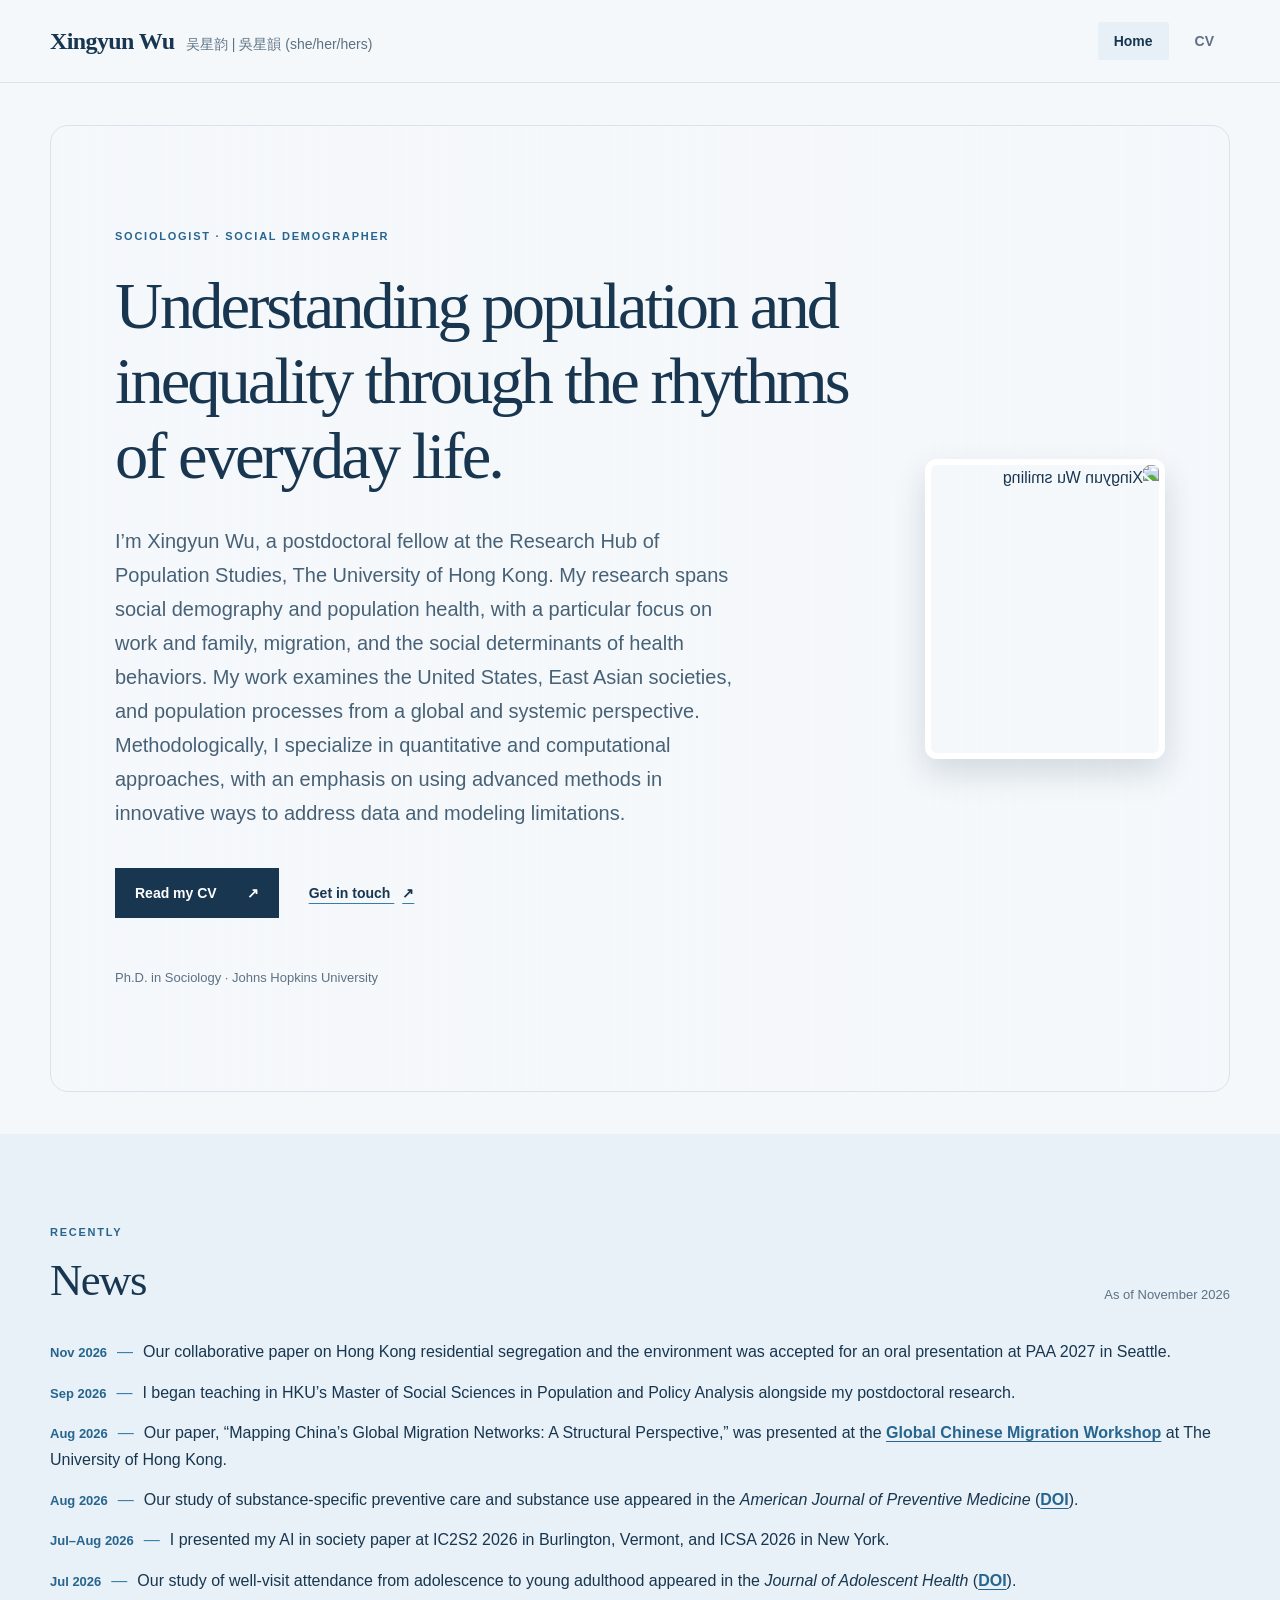
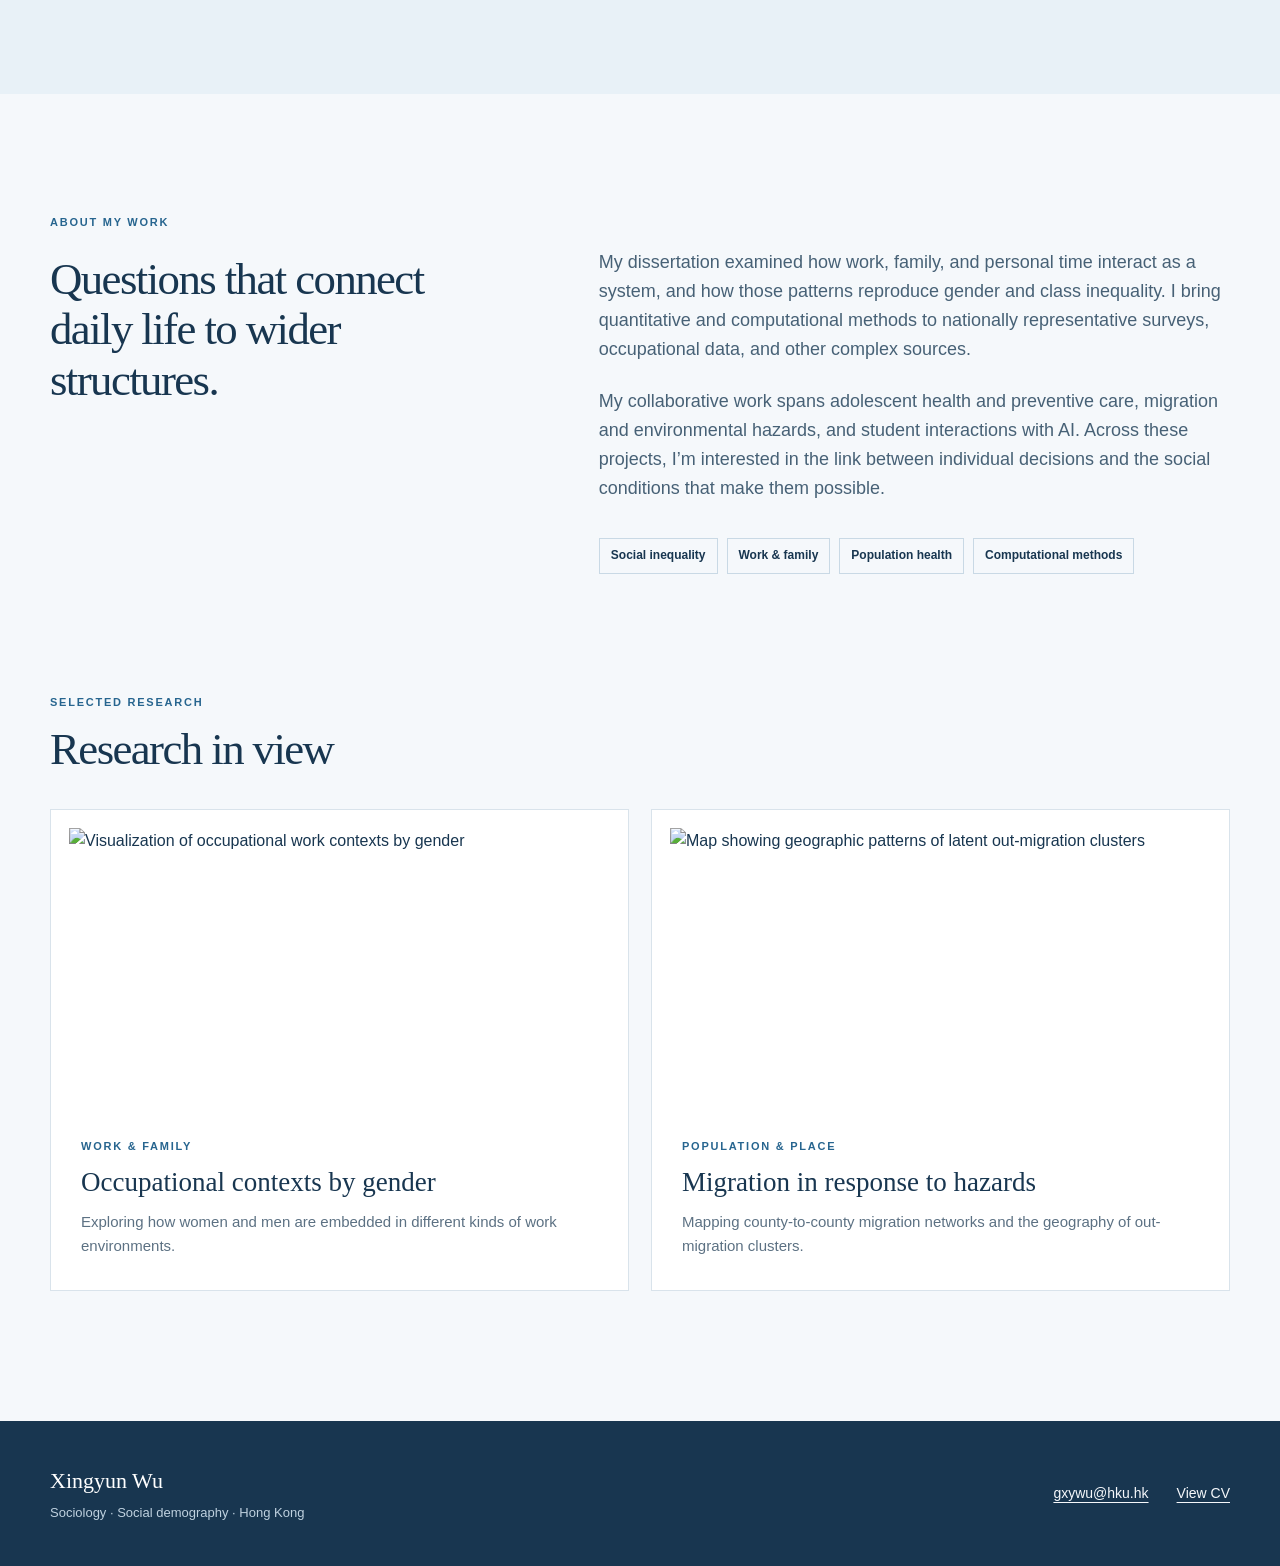
==== index.html @ 63627b94 "Add conference and migration workshop news" ====
<!doctype html>
<html lang="en">
<head>
  <meta charset="utf-8">
  <meta name="viewport" content="width=device-width, initial-scale=1">
  <meta name="description" content="Xingyun Wu is a sociologist and social demographer studying inequality, work and family, population health, and computational methods.">
  <title>Xingyun Wu | Sociologist &amp; Social Demographer</title>
  <link rel="stylesheet" href="./styles.css">
</head>
<body>
  <a class="skip-link" href="#main">Skip to content</a>
  <header class="site-header"><div class="shell header-inner">
    <a class="wordmark" href="./" aria-label="Xingyun Wu, home">Xingyun Wu <span>吴星韵 | 吳星韻  (she/her/hers)</span></a>
    <nav aria-label="Main navigation"><a class="nav-link active" href="./" aria-current="page">Home</a><a class="nav-link" href="./cv.html">CV</a></nav>
  </div></header>
  <main id="main">
    <section class="hero shell" aria-labelledby="hero-title">
      <div class="hero-copy">
        <p class="eyebrow">Sociologist · Social demographer</p>
        <h1 id="hero-title">Understanding population and inequality through the rhythms of everyday life.</h1>
        <p class="hero-intro">I’m Xingyun Wu, a postdoctoral fellow at the Research Hub of Population Studies, The University of Hong Kong. My research spans social demography and population health, with a particular focus on work and family, migration, and the social determinants of health behaviors. My work examines the United States, East Asian societies, and population processes from a global and systemic perspective. Methodologically, I specialize in quantitative and computational approaches, with an emphasis on using advanced methods in innovative ways to address data and modeling limitations.</p>
        <div class="hero-actions"><a class="button" href="./cv.html">Read my CV <span aria-hidden="true">↗</span></a><a class="text-link" href="mailto:gxywu@hku.hk">Get in touch <span aria-hidden="true">↗</span></a></div>
        <p class="credential">Ph.D. in Sociology · Johns Hopkins University</p>
      </div>
      <figure class="portrait-frame"><img src="./profile/wu_profilePic.jpg" alt="Xingyun Wu smiling" width="240" height="300" fetchpriority="high"></figure>
    </section>
    <section class="news-section" aria-labelledby="news-title"><div class="shell">
      <div class="section-heading"><div><p class="eyebrow">Recently</p><h2 id="news-title">News</h2></div><span class="section-note">As of November 2026</span></div>
      <ul class="news-list">
        <li class="news-item"><span class="news-date">Nov 2026</span><span class="news-separator" aria-hidden="true">—</span>Our collaborative paper on Hong Kong residential segregation and the environment was accepted for an oral presentation at PAA 2027 in Seattle.</li>
        <li class="news-item"><span class="news-date">Sep 2026</span><span class="news-separator" aria-hidden="true">—</span>I began teaching in HKU’s Master of Social Sciences in Population and Policy Analysis alongside my postdoctoral research.</li>
        <li class="news-item"><span class="news-date">Aug 2026</span><span class="news-separator" aria-hidden="true">—</span>Our paper, “Mapping China’s Global Migration Networks: A Structural Perspective,” was presented at the <a href="https://www.socsc.hku.hk/events/rhps/rhps-srt-cecd-gcmw-details/">Global Chinese Migration Workshop</a> at The University of Hong Kong.</li>
        <li class="news-item"><span class="news-date">Aug 2026</span><span class="news-separator" aria-hidden="true">—</span>Our study of substance-specific preventive care and substance use appeared in the <em>American Journal of Preventive Medicine</em> (<a href="https://doi.org/10.1016/j.amepre.2026.108369">DOI</a>).</li>
        <li class="news-item"><span class="news-date">Jul–Aug 2026</span><span class="news-separator" aria-hidden="true">—</span>I presented my AI in society paper at IC2S2 2026 in Burlington, Vermont, and ICSA 2026 in New York.</li>
        <li class="news-item"><span class="news-date">Jul 2026</span><span class="news-separator" aria-hidden="true">—</span>Our study of well-visit attendance from adolescence to young adulthood appeared in the <em>Journal of Adolescent Health</em> (<a href="https://doi.org/10.1016/j.jadohealth.2025.10.007">DOI</a>).</li>
      </ul>
    </div></section>
    <section class="about-section shell" aria-labelledby="about-title">
      <div class="about-label"><p class="eyebrow">About my work</p><h2 id="about-title">Questions that connect daily life to wider structures.</h2></div>
      <div class="about-copy"><p>My dissertation examined how work, family, and personal time interact as a system, and how those patterns reproduce gender and class inequality. I bring quantitative and computational methods to nationally representative surveys, occupational data, and other complex sources.</p><p>My collaborative work spans adolescent health and preventive care, migration and environmental hazards, and student interactions with AI. Across these projects, I’m interested in the link between individual decisions and the social conditions that make them possible.</p><div class="topic-list" aria-label="Research areas"><span>Social inequality</span><span>Work &amp; family</span><span>Population health</span><span>Computational methods</span></div></div>
    </section>
    <section class="work-section shell" aria-labelledby="work-title">
      <div class="section-heading"><div><p class="eyebrow">Selected research</p><h2 id="work-title">Research in view</h2></div></div>
      <div class="project-grid">
        <article class="project-card"><img src="./showcase/occ_context.png" alt="Visualization of occupational work contexts by gender" loading="lazy"><div class="project-copy"><p class="card-type">Work &amp; family</p><h3>Occupational contexts by gender</h3><p>Exploring how women and men are embedded in different kinds of work environments.</p></div></article>
        <article class="project-card"><img src="./showcase/map_migration_out.png" alt="Map showing geographic patterns of latent out-migration clusters" loading="lazy"><div class="project-copy"><p class="card-type">Population &amp; place</p><h3>Migration in response to hazards</h3><p>Mapping county-to-county migration networks and the geography of out-migration clusters.</p></div></article>
      </div>
    </section>
  </main>
  <footer class="site-footer"><div class="shell footer-inner"><div><p class="footer-name">Xingyun Wu</p><p>Sociology · Social demography · Hong Kong</p></div><div class="footer-links"><a href="mailto:gxywu@hku.hk">gxywu@hku.hk</a><a href="./cv.html">View CV</a></div></div></footer>
</body>
</html>
---- styles.css ----
:root { color-scheme: light; --ink: #183650; --muted: #5c7183; --cream: #f5f8fb; --paper: #ffffff; --line: #d9e3eb; --accent: #367dac; --accent-dark: #27658f; }
* { box-sizing: border-box; }
html { scroll-behavior: smooth; }
body { margin: 0; background: var(--cream); color: var(--ink); font-family: -apple-system, BlinkMacSystemFont, "Segoe UI", sans-serif; line-height: 1.6; }
img { display: block; max-width: 100%; }
a { color: inherit; }
a:focus-visible { outline: 3px solid var(--accent); outline-offset: 4px; }
.shell { width: min(1180px, calc(100% - 64px)); margin-inline: auto; }
.skip-link { position: absolute; top: -100px; left: 16px; z-index: 10; padding: 10px 14px; background: var(--ink); color: white; }
.skip-link:focus { top: 12px; }
.site-header { border-bottom: 1px solid var(--line); background: rgba(245,248,251,.96); }
.header-inner { min-height: 82px; display: flex; align-items: center; justify-content: space-between; gap: 24px; }
.wordmark { text-decoration: none; font-family: Georgia, serif; font-size: 24px; letter-spacing: -.025em; font-weight: 700; white-space: nowrap; }
.wordmark span { margin-left: 6px; font-family: -apple-system, BlinkMacSystemFont, "Segoe UI", sans-serif; font-size: 14px; font-weight: 400; letter-spacing: 0; color: var(--muted); }
nav { display: flex; gap: 10px; }
.nav-link { padding: 8px 16px; text-decoration: none; color: var(--muted); border-radius: 2px; font-size: 14px; font-weight: 600; }
.nav-link:hover, .nav-link.active { color: var(--ink); background: #e7f0f7; }
.hero { display: grid; grid-template-columns: minmax(0, 1fr) 240px; gap: clamp(36px, 6vw, 80px); align-items: center; margin-top: 42px; margin-bottom: 42px; padding: clamp(58px, 8vw, 105px) clamp(26px, 5vw, 68px); background: linear-gradient(90deg, rgba(245,248,251,.94), rgba(245,248,251,.78) 60%, rgba(245,248,251,.62)), url('./assets/research-background.jpg') center / cover no-repeat; border: 1px solid var(--line); border-radius: 18px; }
.eyebrow, .card-type { color: var(--accent-dark); text-transform: uppercase; letter-spacing: .16em; font-size: 11px; font-weight: 800; }
.eyebrow { margin: 0 0 22px; }
h1, h2, h3, p { margin-top: 0; }
h1, h2, h3 { font-family: Georgia, "Times New Roman", serif; font-weight: 400; line-height: 1.13; }
.hero h1 { max-width: 790px; margin-bottom: 30px; font-size: clamp(44px, 5.2vw, 76px); letter-spacing: -.045em; }
.hero-intro { max-width: 640px; color: #476176; font-size: clamp(17px, 1.7vw, 20px); line-height: 1.7; }
.hero-actions { display: flex; align-items: center; flex-wrap: wrap; gap: 30px; margin-top: 38px; }
.button { display: inline-flex; align-items: center; gap: 30px; padding: 14px 20px; background: var(--ink); color: white; text-decoration: none; font-size: 14px; font-weight: 700; }
.button:hover { background: #2b5573; }
.text-link { color: var(--ink); text-decoration-color: var(--accent); text-underline-offset: 5px; font-size: 14px; font-weight: 700; }
.text-link span { margin-left: 8px; }
.credential { margin: 50px 0 0; color: var(--muted); font-size: 13px; }
.portrait-frame { width: 240px; max-width: 100%; margin: 0; justify-self: center; }
.portrait-frame img { display: block; width: 240px; max-width: 100%; height: 300px; object-fit: cover; object-position: center 46%; transform: scaleX(-1); border: 6px solid white; border-radius: 12px; box-shadow: 0 14px 32px rgba(24, 54, 80, .16); }
.news-section { padding: 90px 0 100px; background: #e8f1f7; }
.section-heading { display: flex; align-items: end; justify-content: space-between; gap: 30px; margin-bottom: 34px; }
.section-heading .eyebrow { margin-bottom: 13px; }
h2 { margin-bottom: 0; font-size: clamp(34px, 3.5vw, 50px); letter-spacing: -.035em; }
.section-note { color: var(--muted); font-size: 13px; white-space: nowrap; }
.news-list { margin: 0; padding: 0; list-style: none; }
.news-item { margin-bottom: 14px; color: var(--ink); font-size: 16px; line-height: 1.65; }
.news-item:last-child { margin-bottom: 0; }
.news-item a { color: var(--accent-dark); font-weight: 600; text-underline-offset: 3px; }
.news-date { color: var(--accent-dark); font-size: 13px; font-weight: 700; white-space: nowrap; }
.news-separator { margin: 0 10px; color: var(--accent); }
.about-section { display: grid; grid-template-columns: minmax(0, .8fr) minmax(0, 1.2fr); gap: clamp(50px, 10vw, 150px); padding-top: 120px; padding-bottom: 120px; }
.about-label h2 { max-width: 450px; }
.about-copy { padding-top: 34px; color: #476176; font-size: 18px; }
.about-copy p { margin-bottom: 24px; }
.topic-list { display: flex; flex-wrap: wrap; gap: 9px; margin-top: 36px; }
.topic-list span { padding: 7px 11px; border: 1px solid #c9d9e5; color: var(--ink); font-size: 12px; font-weight: 600; }
.work-section { padding-bottom: 130px; }
.project-grid { display: grid; grid-template-columns: repeat(2, minmax(0, 1fr)); gap: 22px; }
.project-card { background: var(--paper); border: 1px solid var(--line); }
.project-card > img { width: 100%; height: 300px; object-fit: contain; background: white; padding: 18px; }
.project-copy { padding: 28px 30px 32px; }
.project-copy .card-type { margin-bottom: 12px; }
.project-copy h3 { margin-bottom: 12px; font-size: 27px; }
.project-copy p:last-child { margin-bottom: 0; color: var(--muted); font-size: 15px; }
.site-footer { background: var(--ink); color: #f5f8fb; }
.footer-inner { display: flex; justify-content: space-between; gap: 30px; padding-top: 42px; padding-bottom: 42px; }
.footer-inner p { margin: 0; color: #bfd1df; font-size: 13px; }
.footer-inner .footer-name { margin-bottom: 5px; color: white; font-family: Georgia, serif; font-size: 22px; }
.footer-links { display: flex; align-items: center; flex-wrap: wrap; gap: 28px; font-size: 14px; }
.footer-links a { text-underline-offset: 4px; }
.cv-page { background: #eaf1f7; }
.cv-intro { padding-top: 65px; padding-bottom: 40px; }
.cv-intro .eyebrow { margin-bottom: 10px; }
.cv-intro h1 { margin-bottom: 10px; font-size: clamp(44px, 5vw, 65px); letter-spacing: -.04em; }
.cv-intro > p:last-child { margin: 0; color: var(--muted); font-size: 16px; }
.cv-document { width: min(990px, calc(100% - 64px)); margin: 0 auto 100px; }
.cv-document figure { margin: 0 0 26px; }
.cv-document img { width: 100%; height: auto; background: white; box-shadow: 0 8px 30px rgba(24, 54, 80, .12); }
.cv-document figcaption { padding-top: 9px; color: var(--muted); text-align: right; font-size: 12px; }
@media (max-width: 850px) { .hero { grid-template-columns: 1fr; gap: 32px; } .portrait-frame { justify-self: start; } .about-section { grid-template-columns: 1fr; gap: 18px; padding-top: 90px; padding-bottom: 90px; } .about-copy { padding-top: 0; } }
@media (max-width: 600px) { .shell, .cv-document { width: min(100% - 36px, 1180px); } .header-inner { min-height: 68px; } .wordmark { font-size: 20px; } .wordmark span { display: none; } .nav-link { padding: 7px 11px; } .hero { margin-top: 18px; margin-bottom: 18px; padding: 46px 22px; background-position: 62% center; } .hero h1 { font-size: clamp(42px, 10vw, 58px); } .hero-actions { gap: 20px; } .credential { margin-top: 36px; } .portrait-frame { width: 190px; } .portrait-frame img { width: 190px; height: 238px; } .news-section { padding: 70px 0; } .section-heading { display: block; } .section-note { display: block; margin-top: 13px; } .project-grid { grid-template-columns: 1fr; } .project-card > img { height: 230px; } .work-section { padding-bottom: 80px; } .footer-inner { display: block; } .footer-links { margin-top: 24px; } .cv-intro { padding-top: 45px; } .cv-document { margin-bottom: 60px; } .cv-document figure { margin-bottom: 18px; } }
@media (prefers-reduced-motion: reduce) { html { scroll-behavior: auto; } }
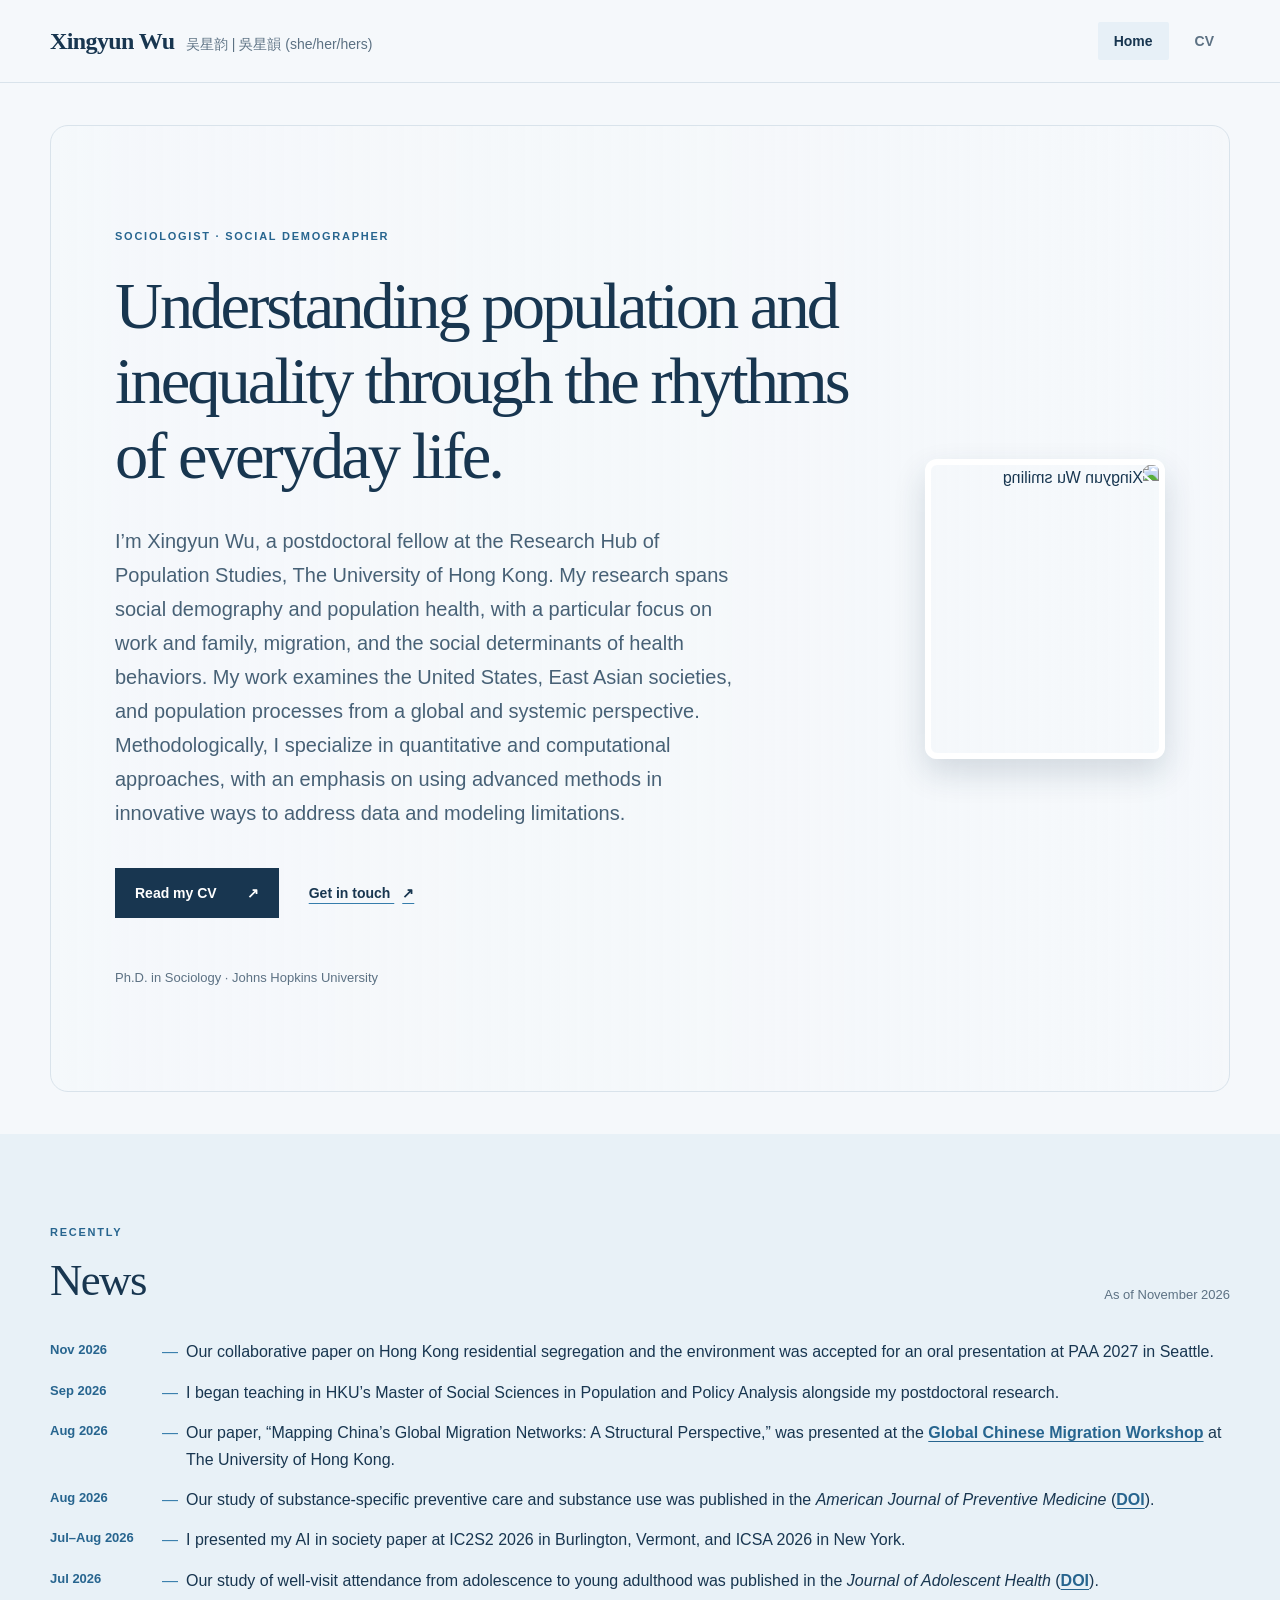
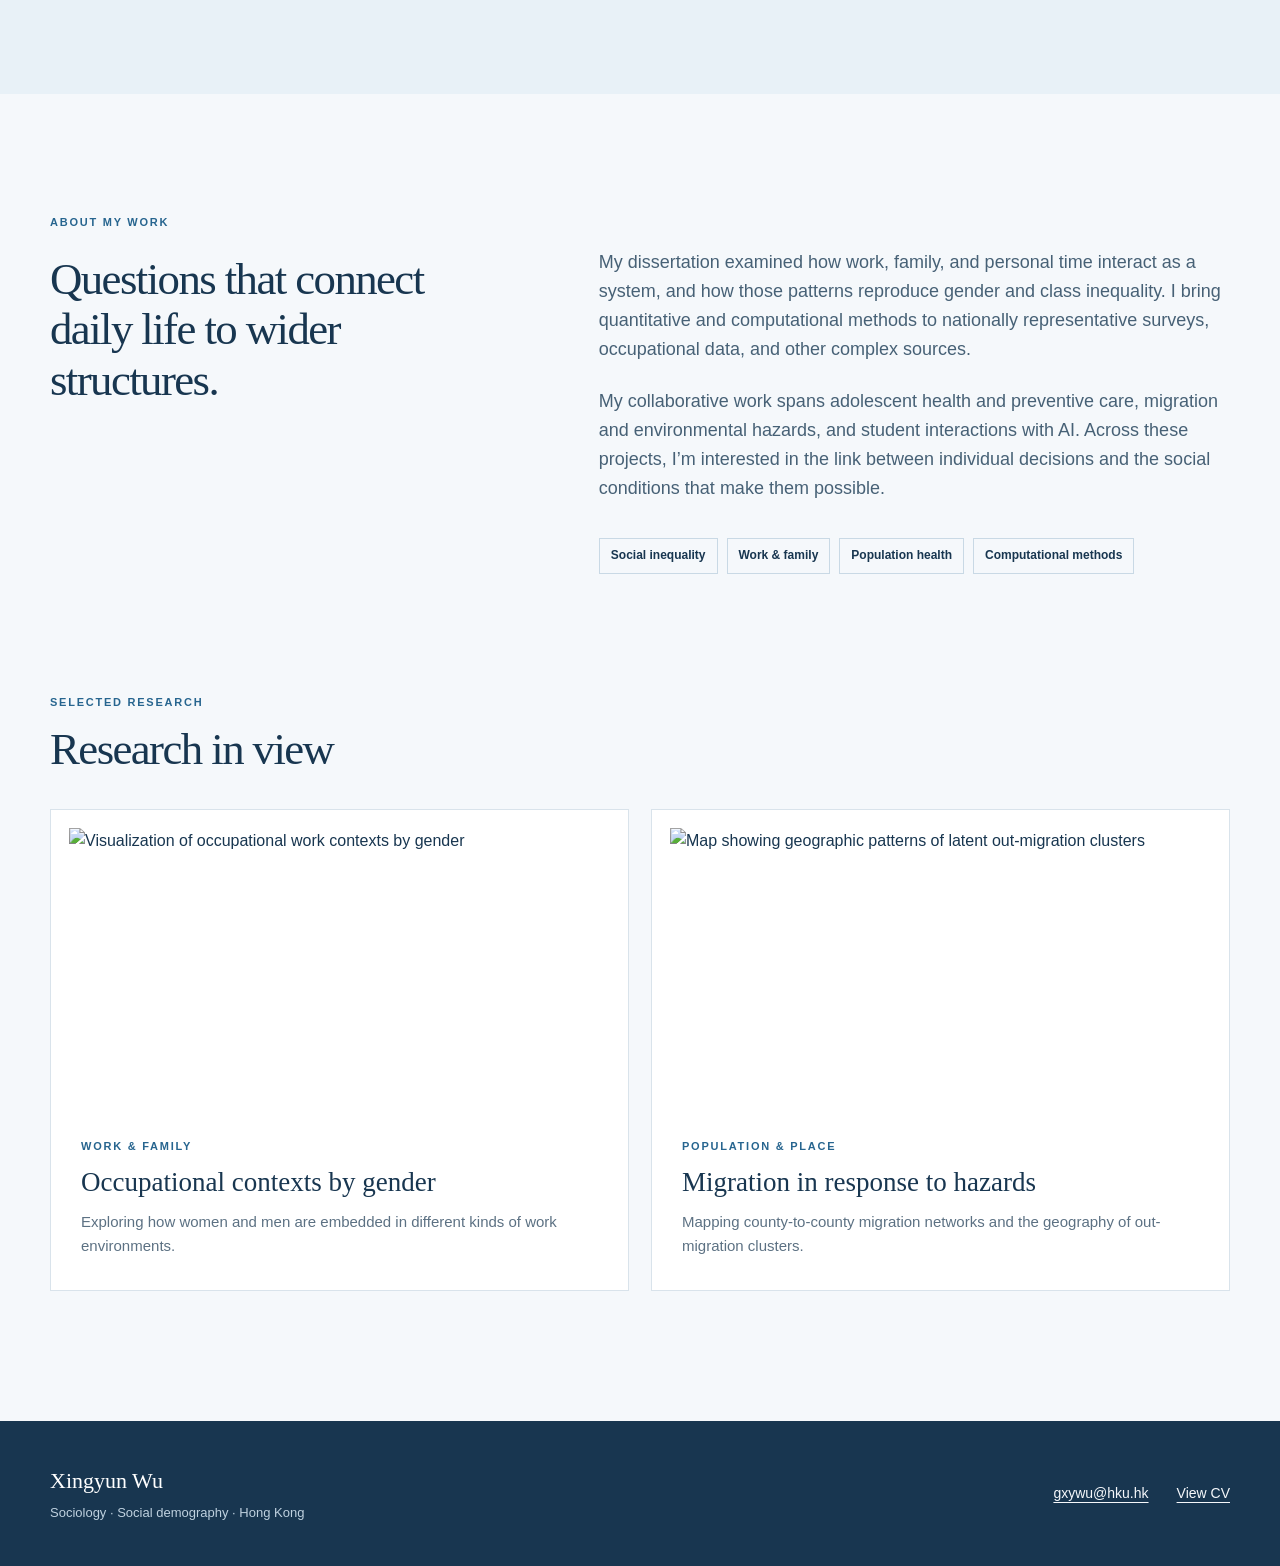
==== commit 3fb3ba16: "Use hanging layout for news entries" ====
--- a/index.html
+++ b/index.html
@@ -27,12 +27,12 @@
     <section class="news-section" aria-labelledby="news-title"><div class="shell">
       <div class="section-heading"><div><p class="eyebrow">Recently</p><h2 id="news-title">News</h2></div><span class="section-note">As of November 2026</span></div>
       <ul class="news-list">
-        <li class="news-item"><span class="news-date">Nov 2026</span><span class="news-separator" aria-hidden="true">—</span>Our collaborative paper on Hong Kong residential segregation and the environment was accepted for an oral presentation at PAA 2027 in Seattle.</li>
-        <li class="news-item"><span class="news-date">Sep 2026</span><span class="news-separator" aria-hidden="true">—</span>I began teaching in HKU’s Master of Social Sciences in Population and Policy Analysis alongside my postdoctoral research.</li>
-        <li class="news-item"><span class="news-date">Aug 2026</span><span class="news-separator" aria-hidden="true">—</span>Our paper, “Mapping China’s Global Migration Networks: A Structural Perspective,” was presented at the <a href="https://www.socsc.hku.hk/events/rhps/rhps-srt-cecd-gcmw-details/">Global Chinese Migration Workshop</a> at The University of Hong Kong.</li>
-        <li class="news-item"><span class="news-date">Aug 2026</span><span class="news-separator" aria-hidden="true">—</span>Our study of substance-specific preventive care and substance use appeared in the <em>American Journal of Preventive Medicine</em> (<a href="https://doi.org/10.1016/j.amepre.2026.108369">DOI</a>).</li>
-        <li class="news-item"><span class="news-date">Jul–Aug 2026</span><span class="news-separator" aria-hidden="true">—</span>I presented my AI in society paper at IC2S2 2026 in Burlington, Vermont, and ICSA 2026 in New York.</li>
-        <li class="news-item"><span class="news-date">Jul 2026</span><span class="news-separator" aria-hidden="true">—</span>Our study of well-visit attendance from adolescence to young adulthood appeared in the <em>Journal of Adolescent Health</em> (<a href="https://doi.org/10.1016/j.jadohealth.2025.10.007">DOI</a>).</li>
+        <li class="news-item"><span class="news-date">Nov 2026</span><span class="news-separator" aria-hidden="true">—</span><span class="news-content">Our collaborative paper on Hong Kong residential segregation and the environment was accepted for an oral presentation at PAA 2027 in Seattle.</span></li>
+        <li class="news-item"><span class="news-date">Sep 2026</span><span class="news-separator" aria-hidden="true">—</span><span class="news-content">I began teaching in HKU’s Master of Social Sciences in Population and Policy Analysis alongside my postdoctoral research.</span></li>
+        <li class="news-item"><span class="news-date">Aug 2026</span><span class="news-separator" aria-hidden="true">—</span><span class="news-content">Our paper, “Mapping China’s Global Migration Networks: A Structural Perspective,” was presented at the <a href="https://www.socsc.hku.hk/events/rhps/rhps-srt-cecd-gcmw-details/">Global Chinese Migration Workshop</a> at The University of Hong Kong.</span></li>
+        <li class="news-item"><span class="news-date">Aug 2026</span><span class="news-separator" aria-hidden="true">—</span><span class="news-content">Our study of substance-specific preventive care and substance use was published in the <em>American Journal of Preventive Medicine</em> (<a href="https://doi.org/10.1016/j.amepre.2026.108369">DOI</a>).</span></li>
+        <li class="news-item"><span class="news-date">Jul–Aug 2026</span><span class="news-separator" aria-hidden="true">—</span><span class="news-content">I presented my AI in society paper at IC2S2 2026 in Burlington, Vermont, and ICSA 2026 in New York.</span></li>
+        <li class="news-item"><span class="news-date">Jul 2026</span><span class="news-separator" aria-hidden="true">—</span><span class="news-content">Our study of well-visit attendance from adolescence to young adulthood was published in the <em>Journal of Adolescent Health</em> (<a href="https://doi.org/10.1016/j.jadohealth.2025.10.007">DOI</a>).</span></li>
       </ul>
     </div></section>
     <section class="about-section shell" aria-labelledby="about-title">
--- a/styles.css
+++ b/styles.css
@@ -36,11 +36,11 @@
 h2 { margin-bottom: 0; font-size: clamp(34px, 3.5vw, 50px); letter-spacing: -.035em; }
 .section-note { color: var(--muted); font-size: 13px; white-space: nowrap; }
 .news-list { margin: 0; padding: 0; list-style: none; }
-.news-item { margin-bottom: 14px; color: var(--ink); font-size: 16px; line-height: 1.65; }
+.news-item { display: grid; grid-template-columns: 7rem 1.5rem minmax(0, 1fr); margin-bottom: 14px; color: var(--ink); font-size: 16px; line-height: 1.65; }
 .news-item:last-child { margin-bottom: 0; }
 .news-item a { color: var(--accent-dark); font-weight: 600; text-underline-offset: 3px; }
 .news-date { color: var(--accent-dark); font-size: 13px; font-weight: 700; white-space: nowrap; }
-.news-separator { margin: 0 10px; color: var(--accent); }
+.news-separator { color: var(--accent); }
 .about-section { display: grid; grid-template-columns: minmax(0, .8fr) minmax(0, 1.2fr); gap: clamp(50px, 10vw, 150px); padding-top: 120px; padding-bottom: 120px; }
 .about-label h2 { max-width: 450px; }
 .about-copy { padding-top: 34px; color: #476176; font-size: 18px; }
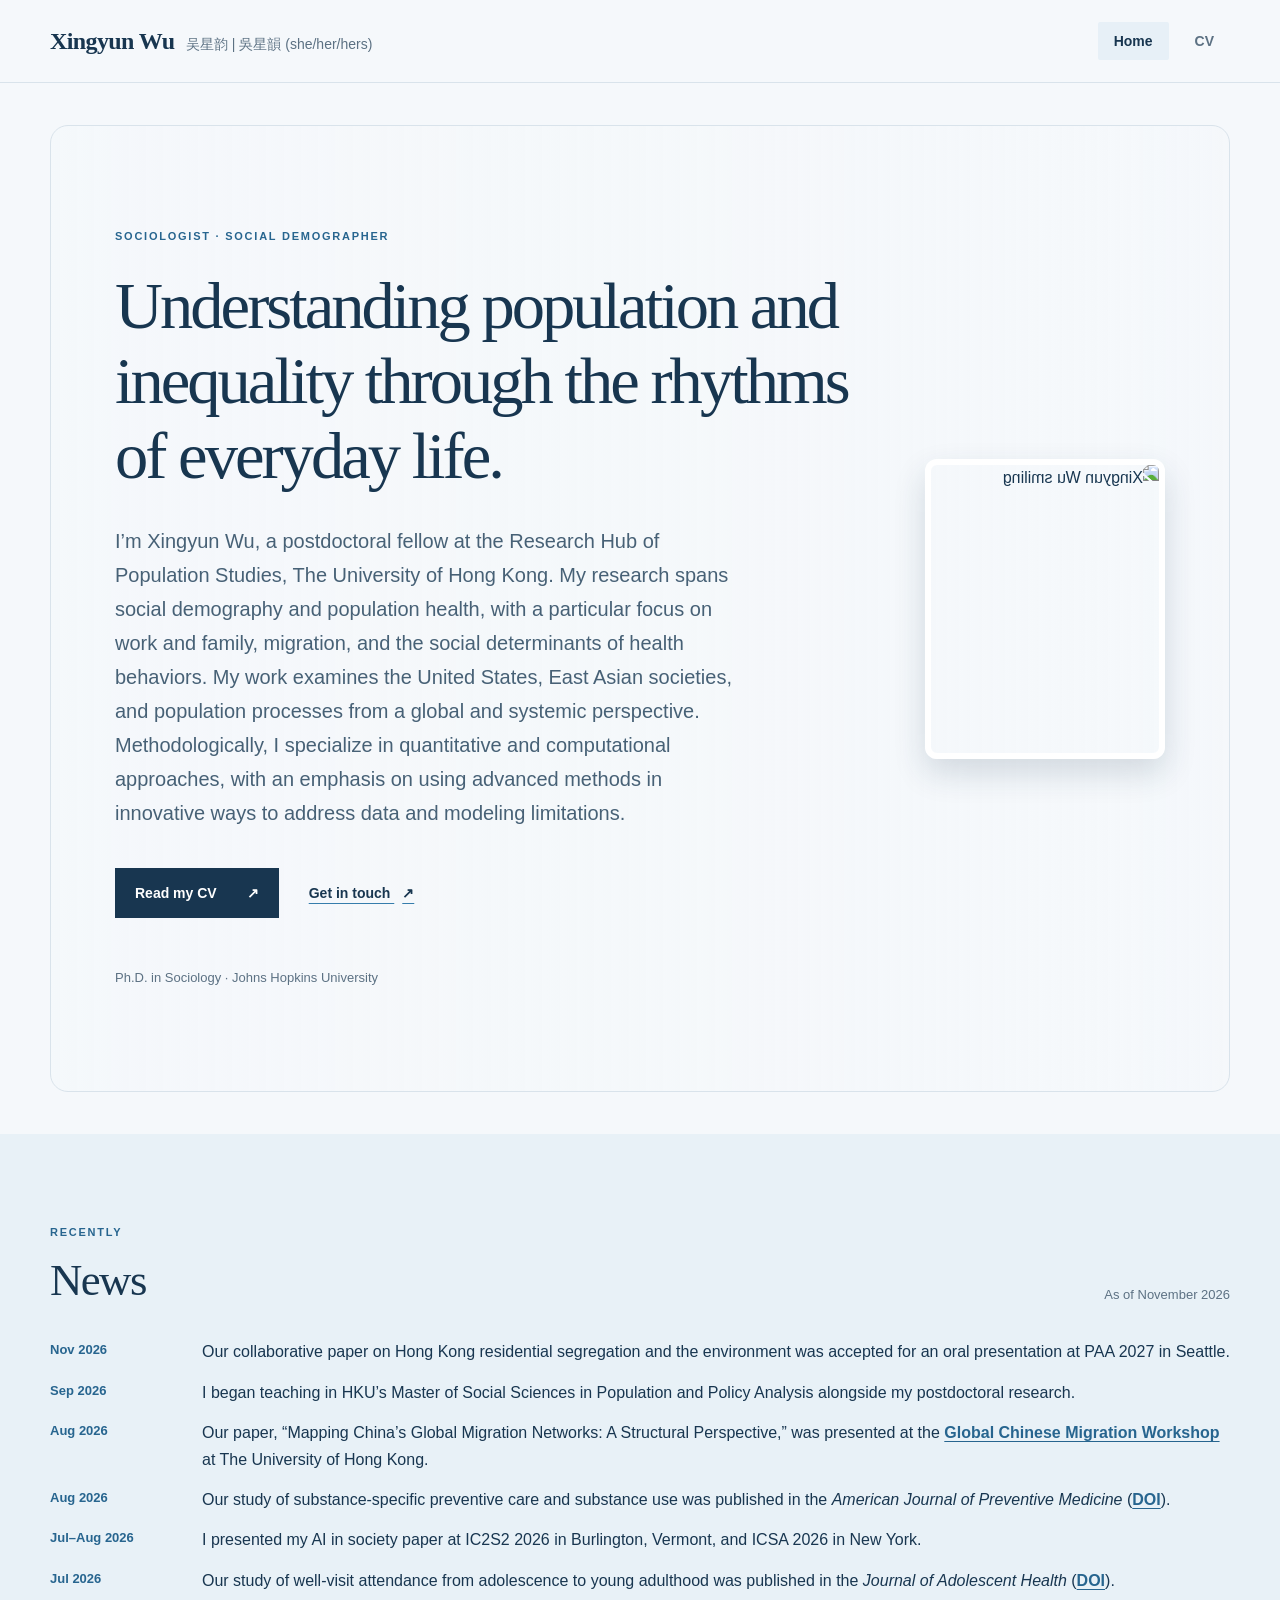
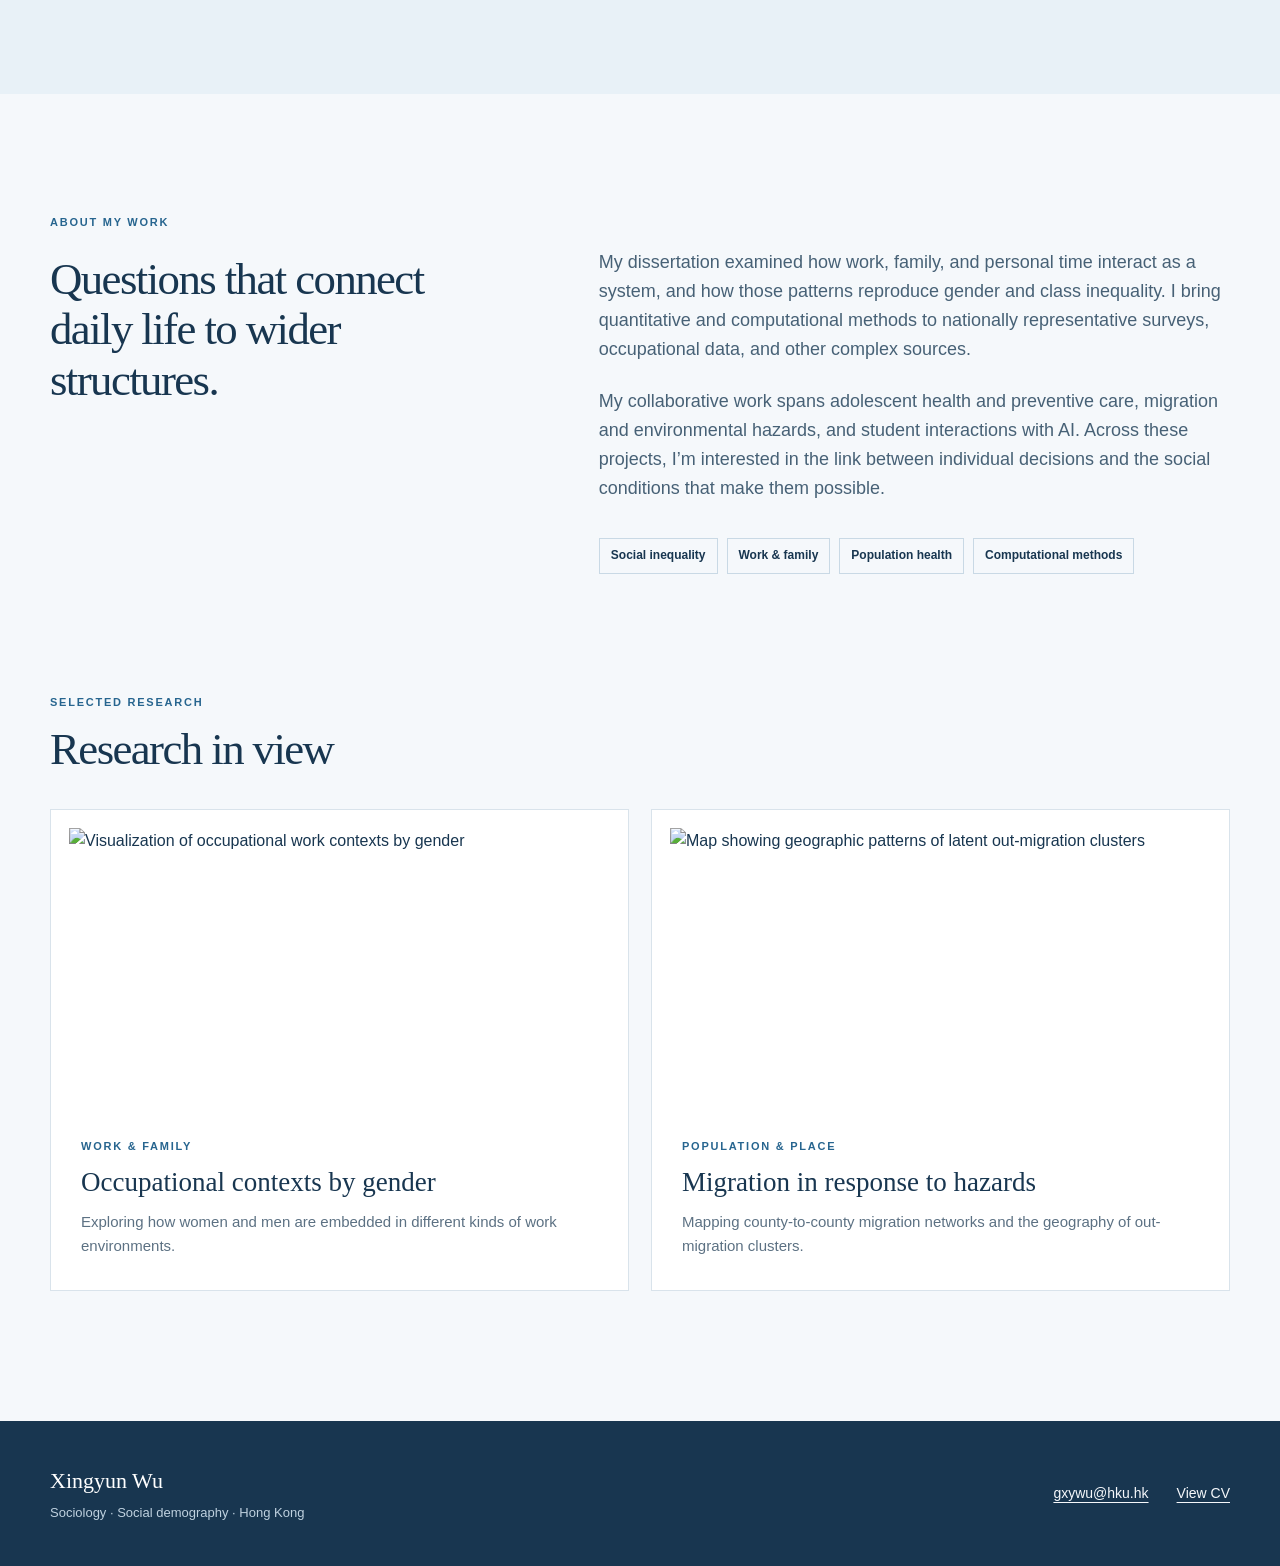
==== commit 3d4e056c: "Clarify two-column News layout and refresh stylesheet" ====
--- a/index.html
+++ b/index.html
@@ -5,7 +5,7 @@
   <meta name="viewport" content="width=device-width, initial-scale=1">
   <meta name="description" content="Xingyun Wu is a sociologist and social demographer studying inequality, work and family, population health, and computational methods.">
   <title>Xingyun Wu | Sociologist &amp; Social Demographer</title>
-  <link rel="stylesheet" href="./styles.css">
+  <link rel="stylesheet" href="./styles.css?v=20261115-news">
 </head>
 <body>
   <a class="skip-link" href="#main">Skip to content</a>
@@ -27,12 +27,12 @@
     <section class="news-section" aria-labelledby="news-title"><div class="shell">
       <div class="section-heading"><div><p class="eyebrow">Recently</p><h2 id="news-title">News</h2></div><span class="section-note">As of November 2026</span></div>
       <ul class="news-list">
-        <li class="news-item"><span class="news-date">Nov 2026</span><span class="news-separator" aria-hidden="true">—</span><span class="news-content">Our collaborative paper on Hong Kong residential segregation and the environment was accepted for an oral presentation at PAA 2027 in Seattle.</span></li>
-        <li class="news-item"><span class="news-date">Sep 2026</span><span class="news-separator" aria-hidden="true">—</span><span class="news-content">I began teaching in HKU’s Master of Social Sciences in Population and Policy Analysis alongside my postdoctoral research.</span></li>
-        <li class="news-item"><span class="news-date">Aug 2026</span><span class="news-separator" aria-hidden="true">—</span><span class="news-content">Our paper, “Mapping China’s Global Migration Networks: A Structural Perspective,” was presented at the <a href="https://www.socsc.hku.hk/events/rhps/rhps-srt-cecd-gcmw-details/">Global Chinese Migration Workshop</a> at The University of Hong Kong.</span></li>
-        <li class="news-item"><span class="news-date">Aug 2026</span><span class="news-separator" aria-hidden="true">—</span><span class="news-content">Our study of substance-specific preventive care and substance use was published in the <em>American Journal of Preventive Medicine</em> (<a href="https://doi.org/10.1016/j.amepre.2026.108369">DOI</a>).</span></li>
-        <li class="news-item"><span class="news-date">Jul–Aug 2026</span><span class="news-separator" aria-hidden="true">—</span><span class="news-content">I presented my AI in society paper at IC2S2 2026 in Burlington, Vermont, and ICSA 2026 in New York.</span></li>
-        <li class="news-item"><span class="news-date">Jul 2026</span><span class="news-separator" aria-hidden="true">—</span><span class="news-content">Our study of well-visit attendance from adolescence to young adulthood was published in the <em>Journal of Adolescent Health</em> (<a href="https://doi.org/10.1016/j.jadohealth.2025.10.007">DOI</a>).</span></li>
+        <li class="news-item"><span class="news-date">Nov 2026</span><span class="news-content">Our collaborative paper on Hong Kong residential segregation and the environment was accepted for an oral presentation at PAA 2027 in Seattle.</span></li>
+        <li class="news-item"><span class="news-date">Sep 2026</span><span class="news-content">I began teaching in HKU’s Master of Social Sciences in Population and Policy Analysis alongside my postdoctoral research.</span></li>
+        <li class="news-item"><span class="news-date">Aug 2026</span><span class="news-content">Our paper, “Mapping China’s Global Migration Networks: A Structural Perspective,” was presented at the <a href="https://www.socsc.hku.hk/events/rhps/rhps-srt-cecd-gcmw-details/">Global Chinese Migration Workshop</a> at The University of Hong Kong.</span></li>
+        <li class="news-item"><span class="news-date">Aug 2026</span><span class="news-content">Our study of substance-specific preventive care and substance use was published in the <em>American Journal of Preventive Medicine</em> (<a href="https://doi.org/10.1016/j.amepre.2026.108369">DOI</a>).</span></li>
+        <li class="news-item"><span class="news-date">Jul–Aug 2026</span><span class="news-content">I presented my AI in society paper at IC2S2 2026 in Burlington, Vermont, and ICSA 2026 in New York.</span></li>
+        <li class="news-item"><span class="news-date">Jul 2026</span><span class="news-content">Our study of well-visit attendance from adolescence to young adulthood was published in the <em>Journal of Adolescent Health</em> (<a href="https://doi.org/10.1016/j.jadohealth.2025.10.007">DOI</a>).</span></li>
       </ul>
     </div></section>
     <section class="about-section shell" aria-labelledby="about-title">
--- a/styles.css
+++ b/styles.css
@@ -36,11 +36,10 @@
 h2 { margin-bottom: 0; font-size: clamp(34px, 3.5vw, 50px); letter-spacing: -.035em; }
 .section-note { color: var(--muted); font-size: 13px; white-space: nowrap; }
 .news-list { margin: 0; padding: 0; list-style: none; }
-.news-item { display: grid; grid-template-columns: 7rem 1.5rem minmax(0, 1fr); margin-bottom: 14px; color: var(--ink); font-size: 16px; line-height: 1.65; }
+.news-item { display: grid; grid-template-columns: 8rem minmax(0, 1fr); column-gap: 1.5rem; margin-bottom: 14px; color: var(--ink); font-size: 16px; line-height: 1.65; }
 .news-item:last-child { margin-bottom: 0; }
 .news-item a { color: var(--accent-dark); font-weight: 600; text-underline-offset: 3px; }
 .news-date { color: var(--accent-dark); font-size: 13px; font-weight: 700; white-space: nowrap; }
-.news-separator { color: var(--accent); }
 .about-section { display: grid; grid-template-columns: minmax(0, .8fr) minmax(0, 1.2fr); gap: clamp(50px, 10vw, 150px); padding-top: 120px; padding-bottom: 120px; }
 .about-label h2 { max-width: 450px; }
 .about-copy { padding-top: 34px; color: #476176; font-size: 18px; }
@@ -72,4 +71,5 @@
 .cv-document figcaption { padding-top: 9px; color: var(--muted); text-align: right; font-size: 12px; }
 @media (max-width: 850px) { .hero { grid-template-columns: 1fr; gap: 32px; } .portrait-frame { justify-self: start; } .about-section { grid-template-columns: 1fr; gap: 18px; padding-top: 90px; padding-bottom: 90px; } .about-copy { padding-top: 0; } }
 @media (max-width: 600px) { .shell, .cv-document { width: min(100% - 36px, 1180px); } .header-inner { min-height: 68px; } .wordmark { font-size: 20px; } .wordmark span { display: none; } .nav-link { padding: 7px 11px; } .hero { margin-top: 18px; margin-bottom: 18px; padding: 46px 22px; background-position: 62% center; } .hero h1 { font-size: clamp(42px, 10vw, 58px); } .hero-actions { gap: 20px; } .credential { margin-top: 36px; } .portrait-frame { width: 190px; } .portrait-frame img { width: 190px; height: 238px; } .news-section { padding: 70px 0; } .section-heading { display: block; } .section-note { display: block; margin-top: 13px; } .project-grid { grid-template-columns: 1fr; } .project-card > img { height: 230px; } .work-section { padding-bottom: 80px; } .footer-inner { display: block; } .footer-links { margin-top: 24px; } .cv-intro { padding-top: 45px; } .cv-document { margin-bottom: 60px; } .cv-document figure { margin-bottom: 18px; } }
+@media (max-width: 600px) { .news-item { grid-template-columns: 7rem minmax(0, 1fr); column-gap: .75rem; } }
 @media (prefers-reduced-motion: reduce) { html { scroll-behavior: auto; } }
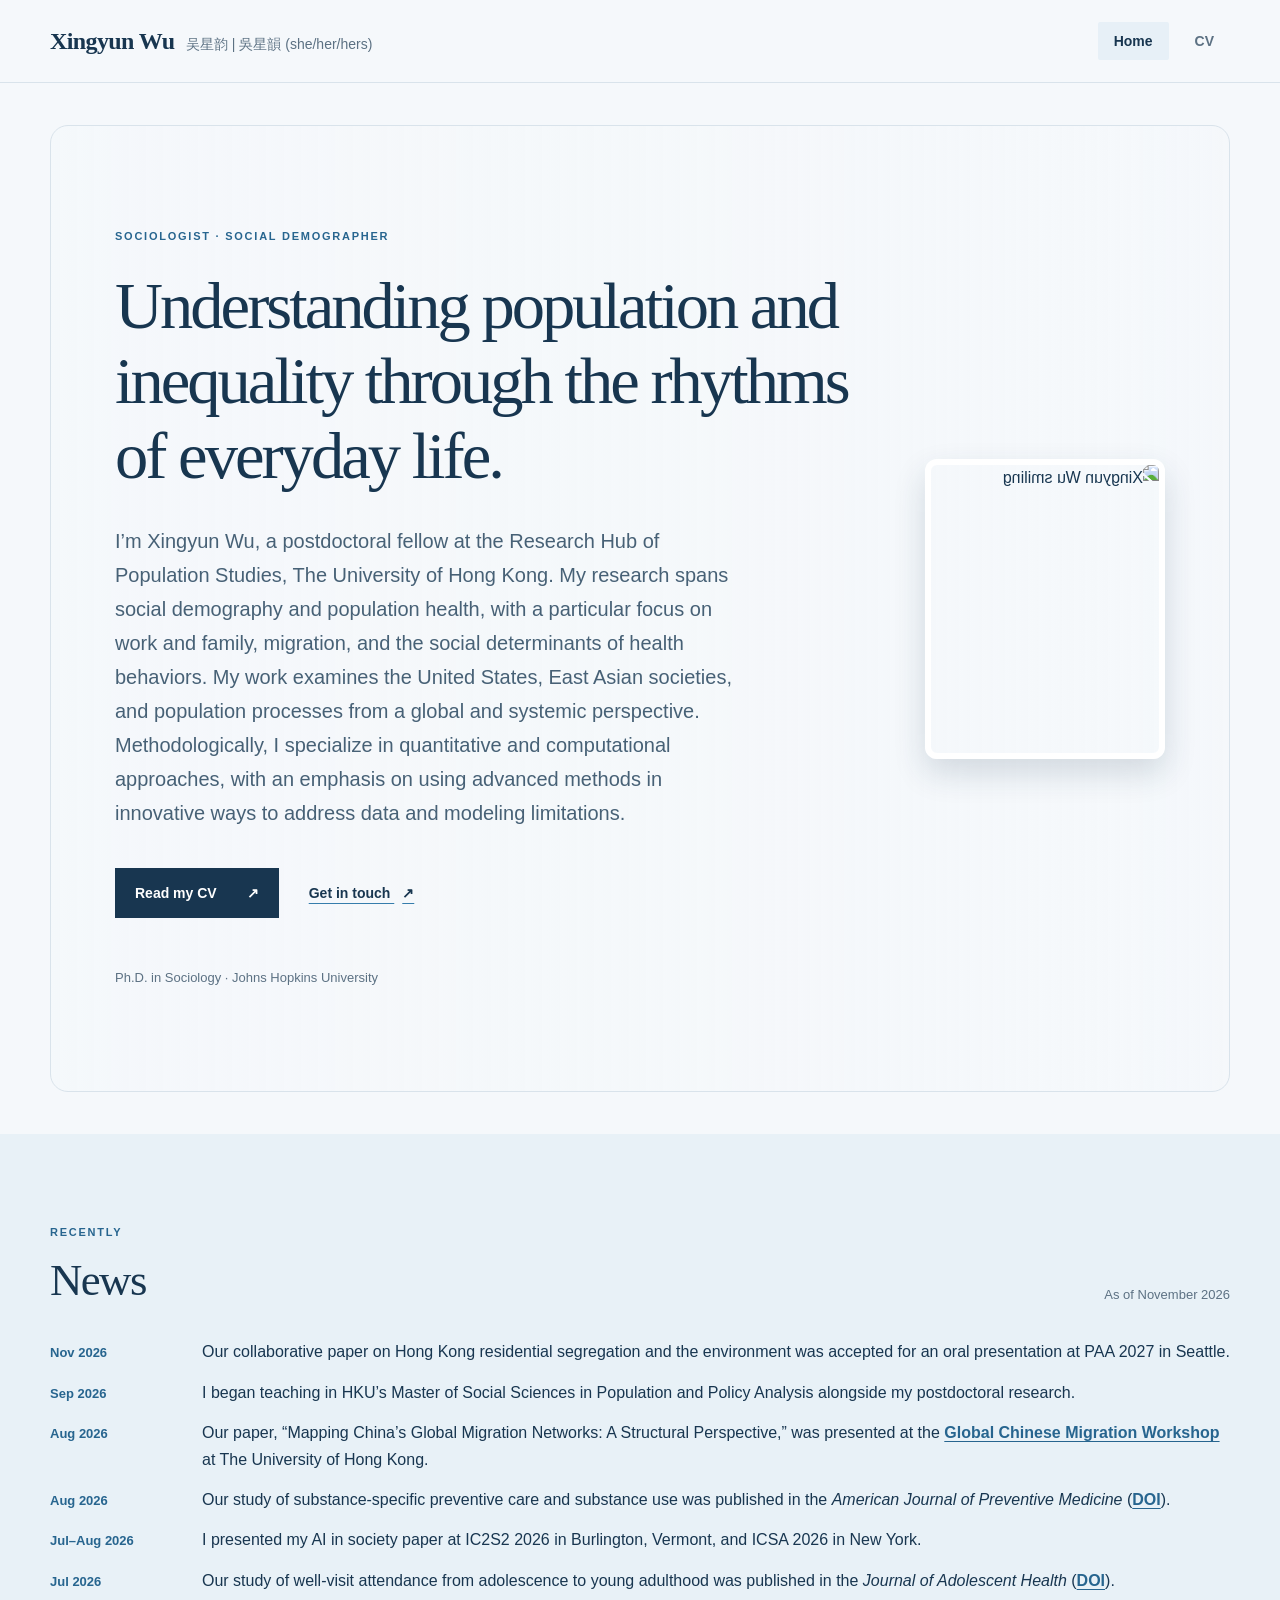
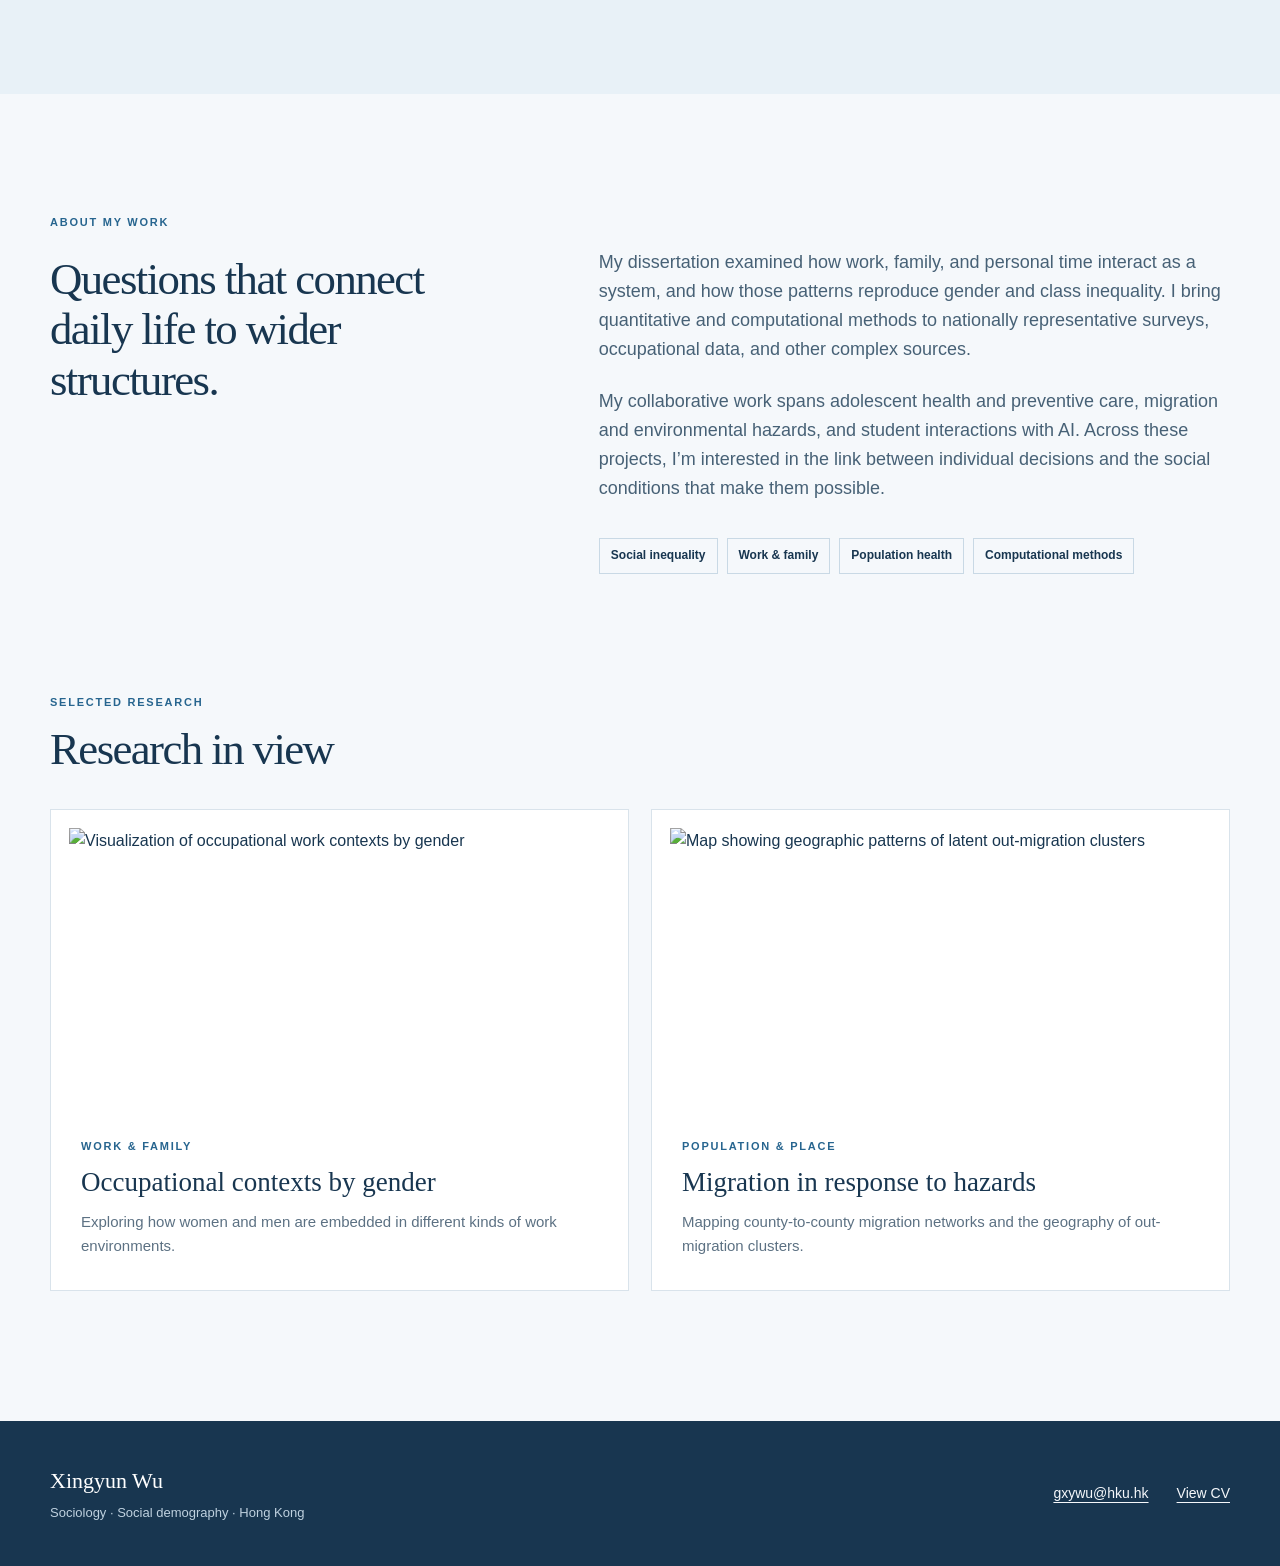
==== commit 4dcff8b5: "Align News dates and content baselines" ====
--- a/index.html
+++ b/index.html
@@ -5,7 +5,7 @@
   <meta name="viewport" content="width=device-width, initial-scale=1">
   <meta name="description" content="Xingyun Wu is a sociologist and social demographer studying inequality, work and family, population health, and computational methods.">
   <title>Xingyun Wu | Sociologist &amp; Social Demographer</title>
-  <link rel="stylesheet" href="./styles.css?v=20261115-news">
+  <link rel="stylesheet" href="./styles.css?v=20261115-news3">
 </head>
 <body>
   <a class="skip-link" href="#main">Skip to content</a>
--- a/styles.css
+++ b/styles.css
@@ -36,7 +36,7 @@
 h2 { margin-bottom: 0; font-size: clamp(34px, 3.5vw, 50px); letter-spacing: -.035em; }
 .section-note { color: var(--muted); font-size: 13px; white-space: nowrap; }
 .news-list { margin: 0; padding: 0; list-style: none; }
-.news-item { display: grid; grid-template-columns: 8rem minmax(0, 1fr); column-gap: 1.5rem; margin-bottom: 14px; color: var(--ink); font-size: 16px; line-height: 1.65; }
+.news-item { display: grid; grid-template-columns: 8rem minmax(0, 1fr); column-gap: 1.5rem; align-items: baseline; margin-bottom: 14px; color: var(--ink); font-size: 16px; line-height: 1.65; }
 .news-item:last-child { margin-bottom: 0; }
 .news-item a { color: var(--accent-dark); font-weight: 600; text-underline-offset: 3px; }
 .news-date { color: var(--accent-dark); font-size: 13px; font-weight: 700; white-space: nowrap; }
